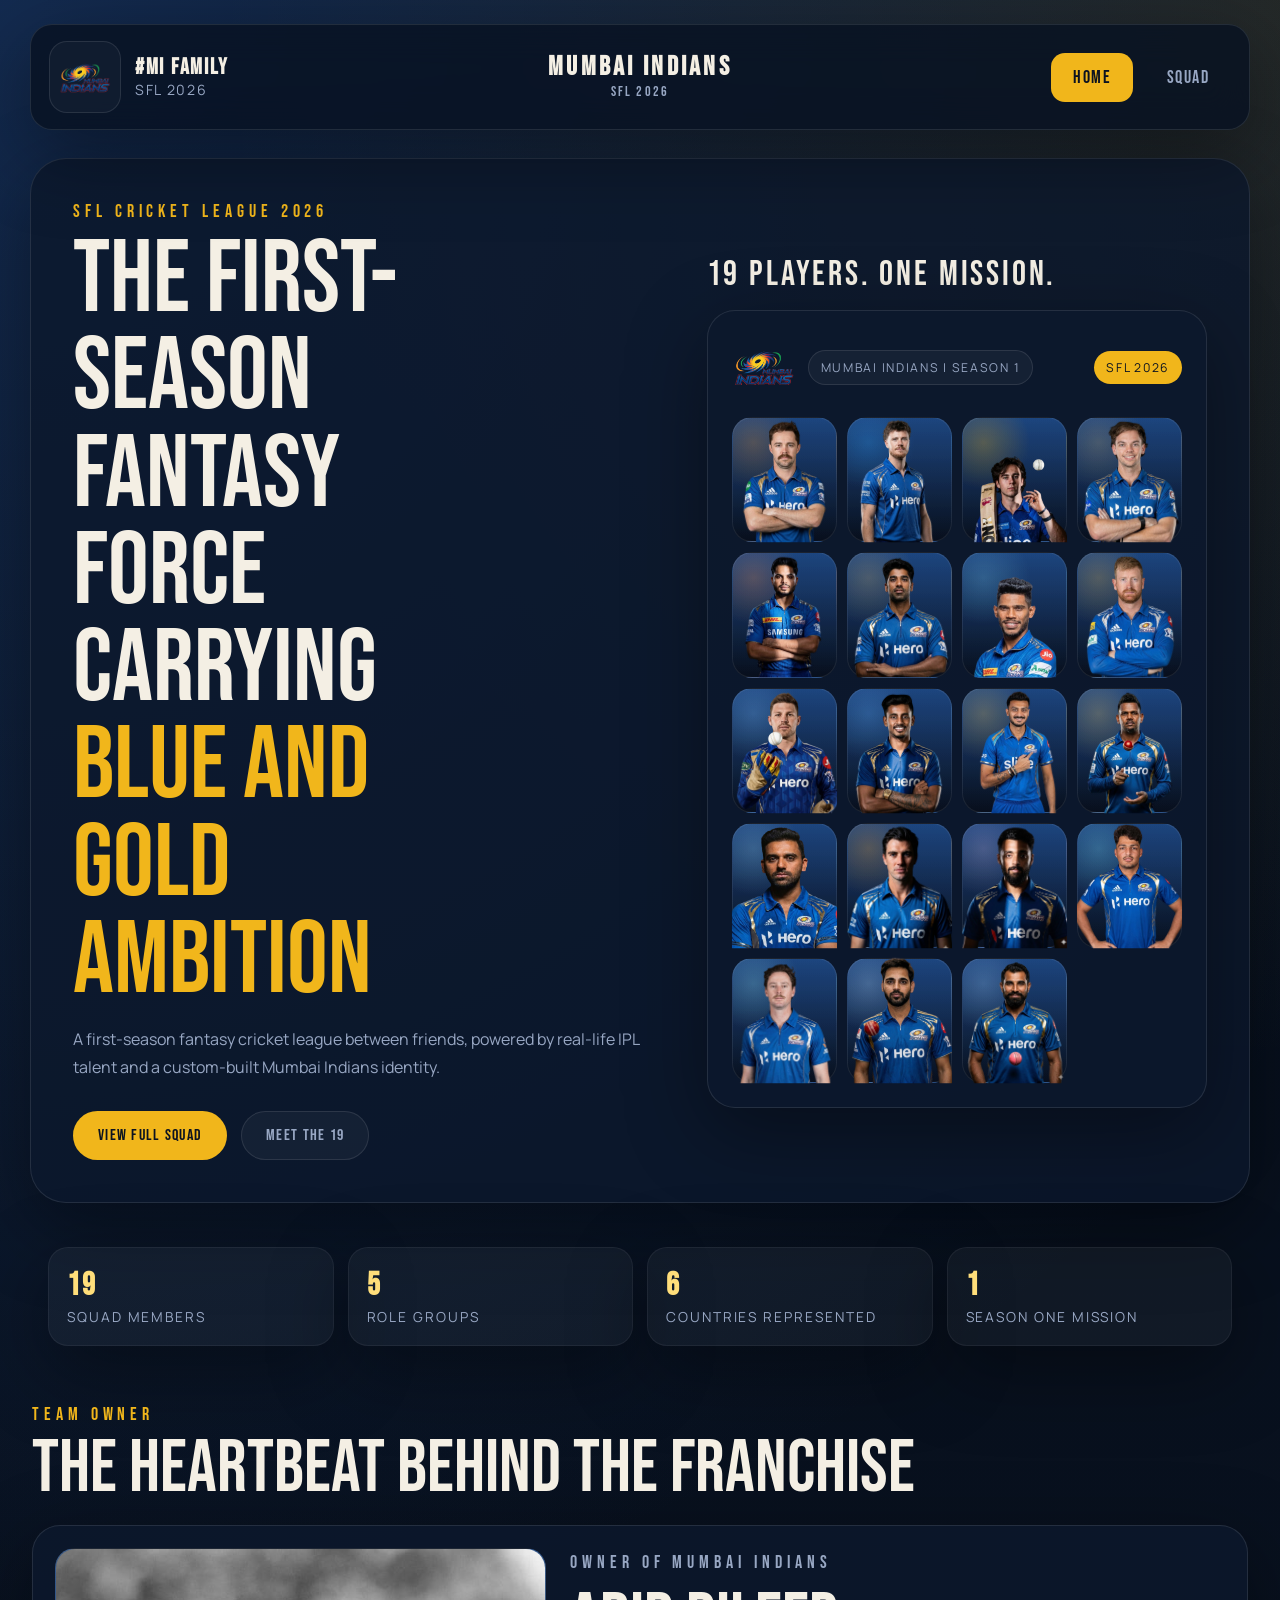
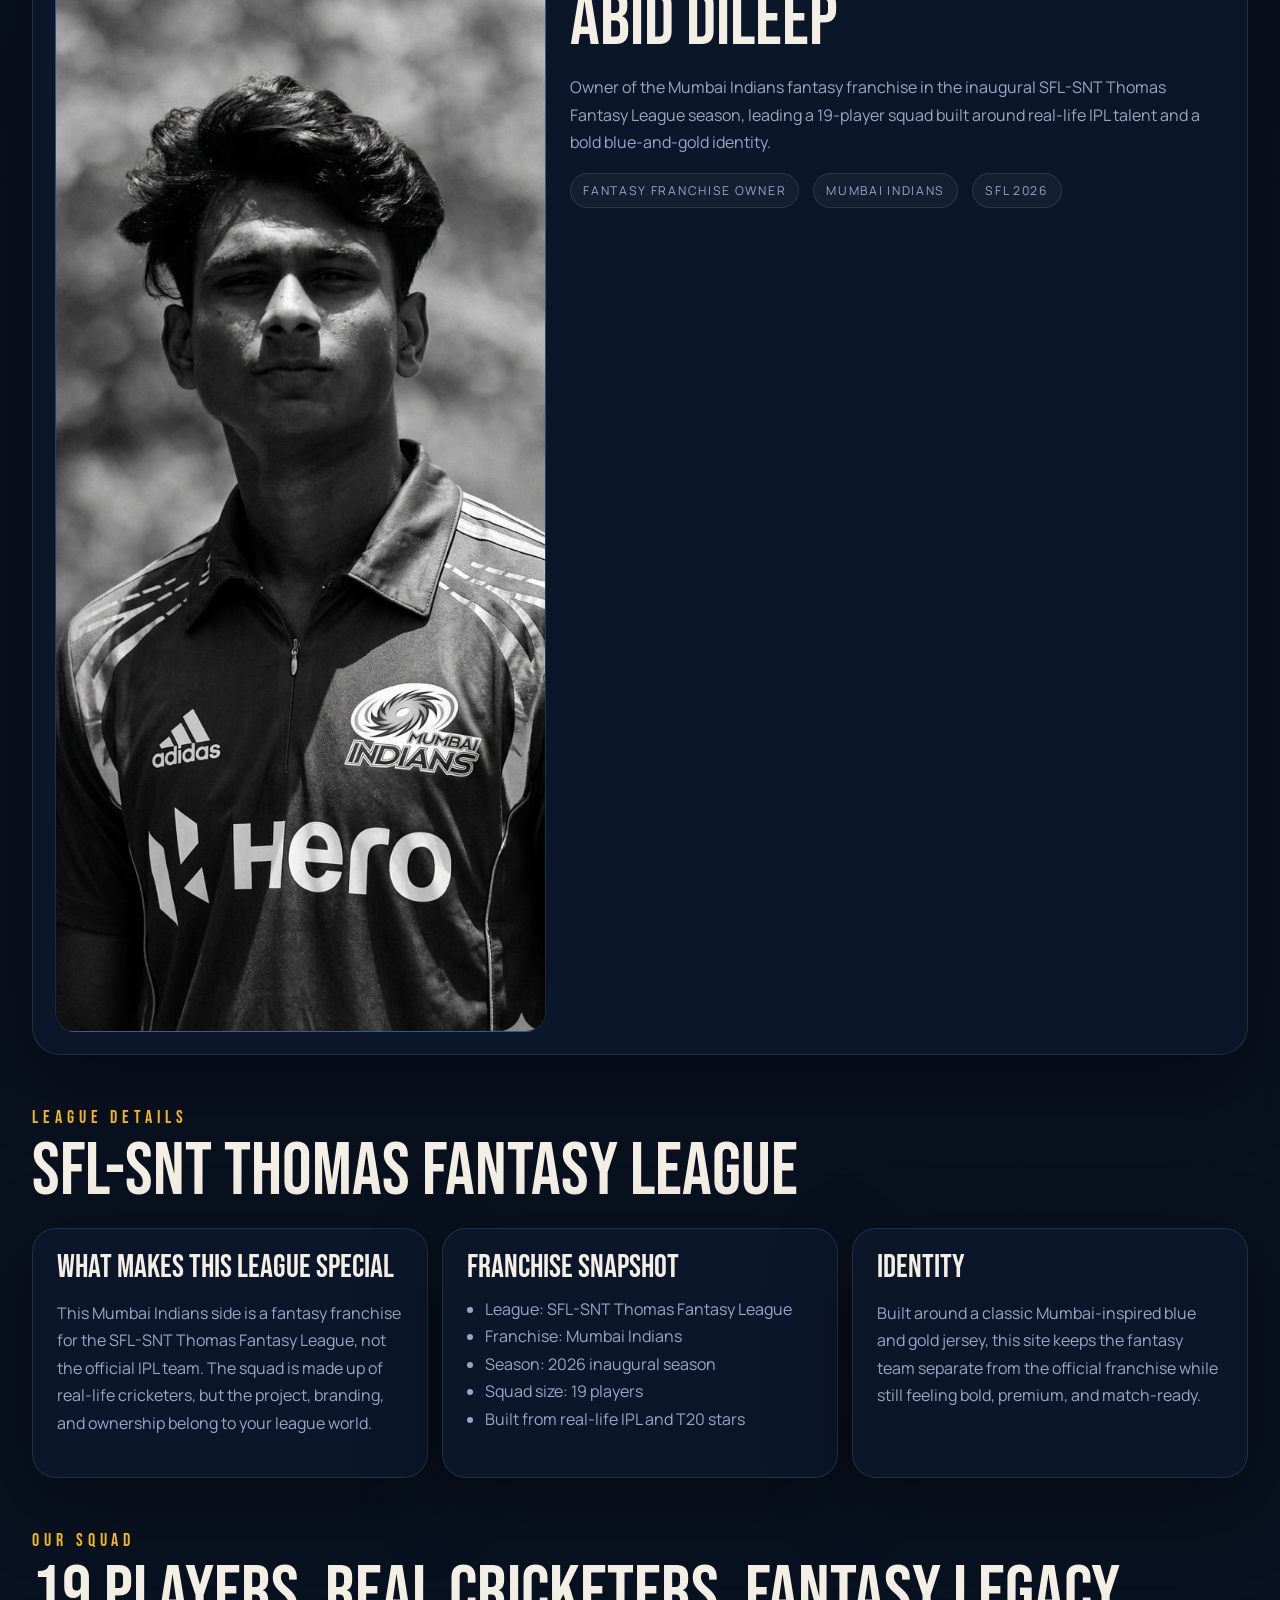
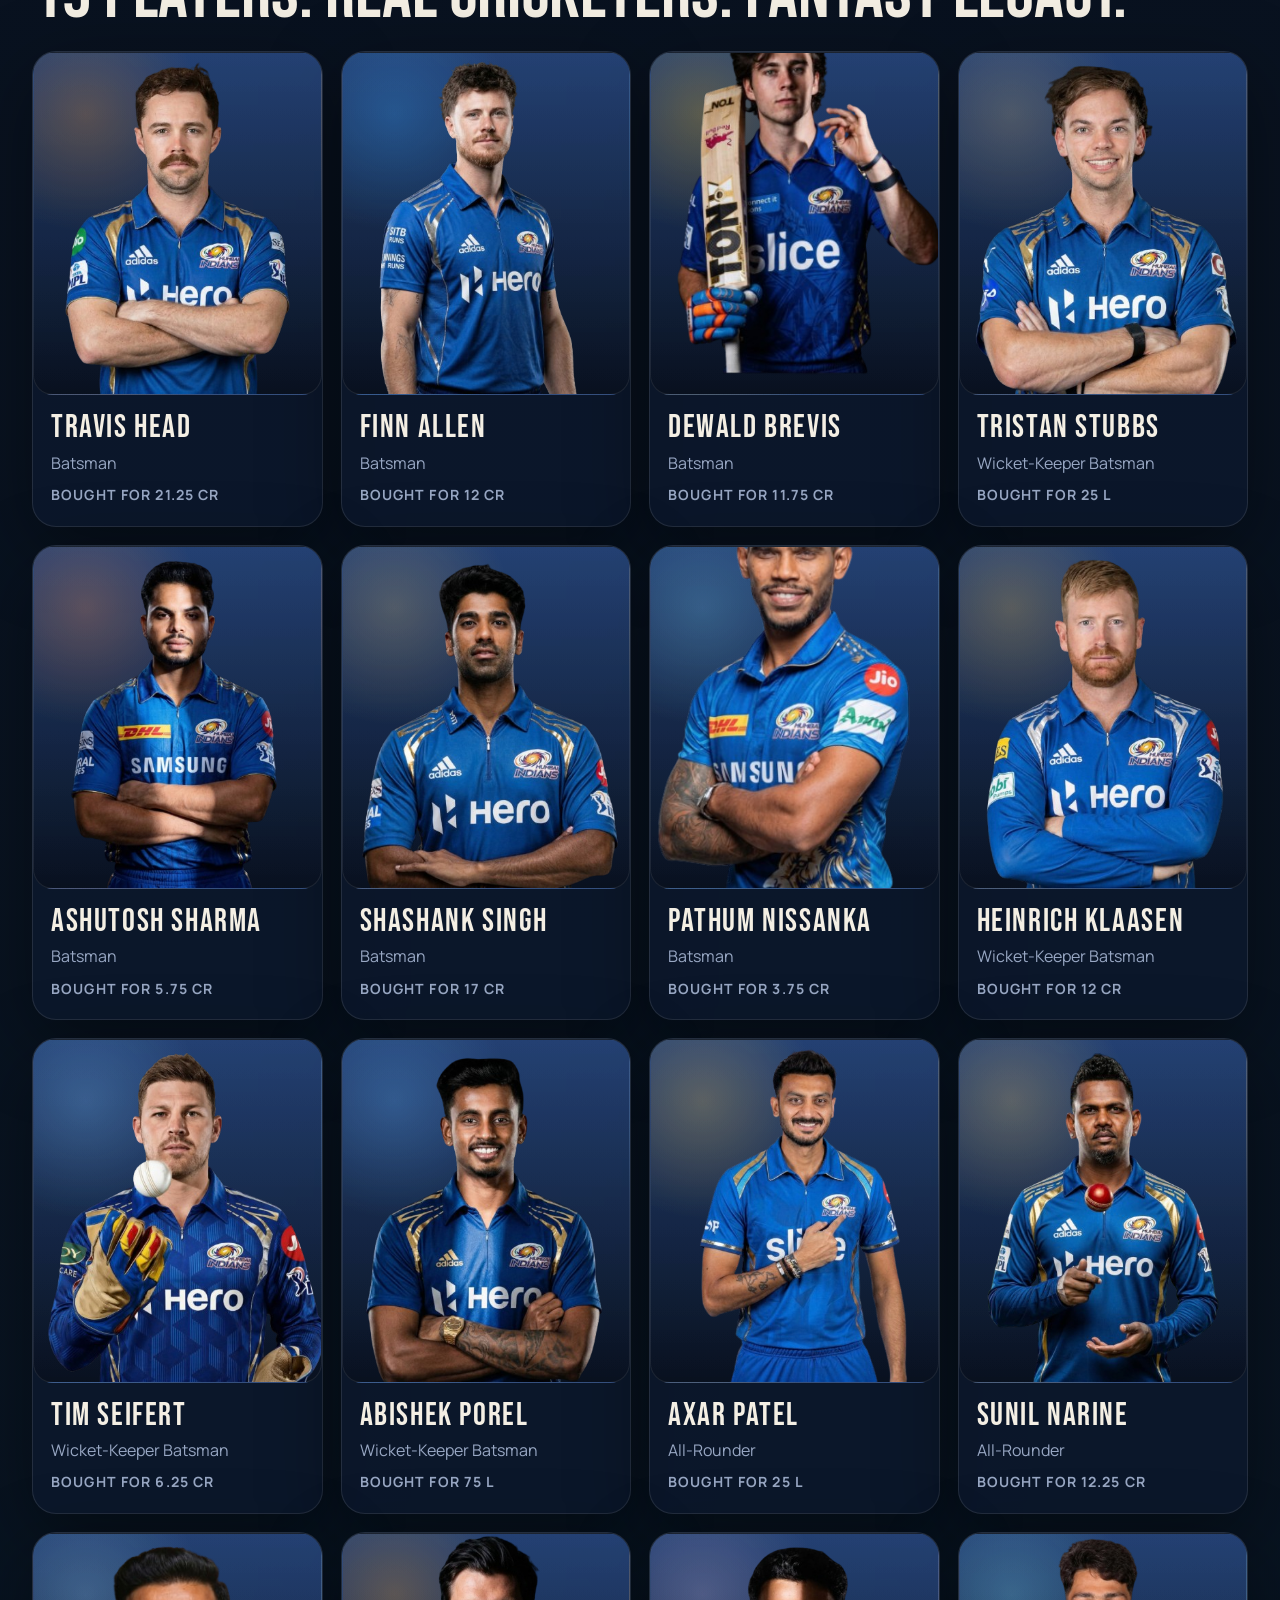
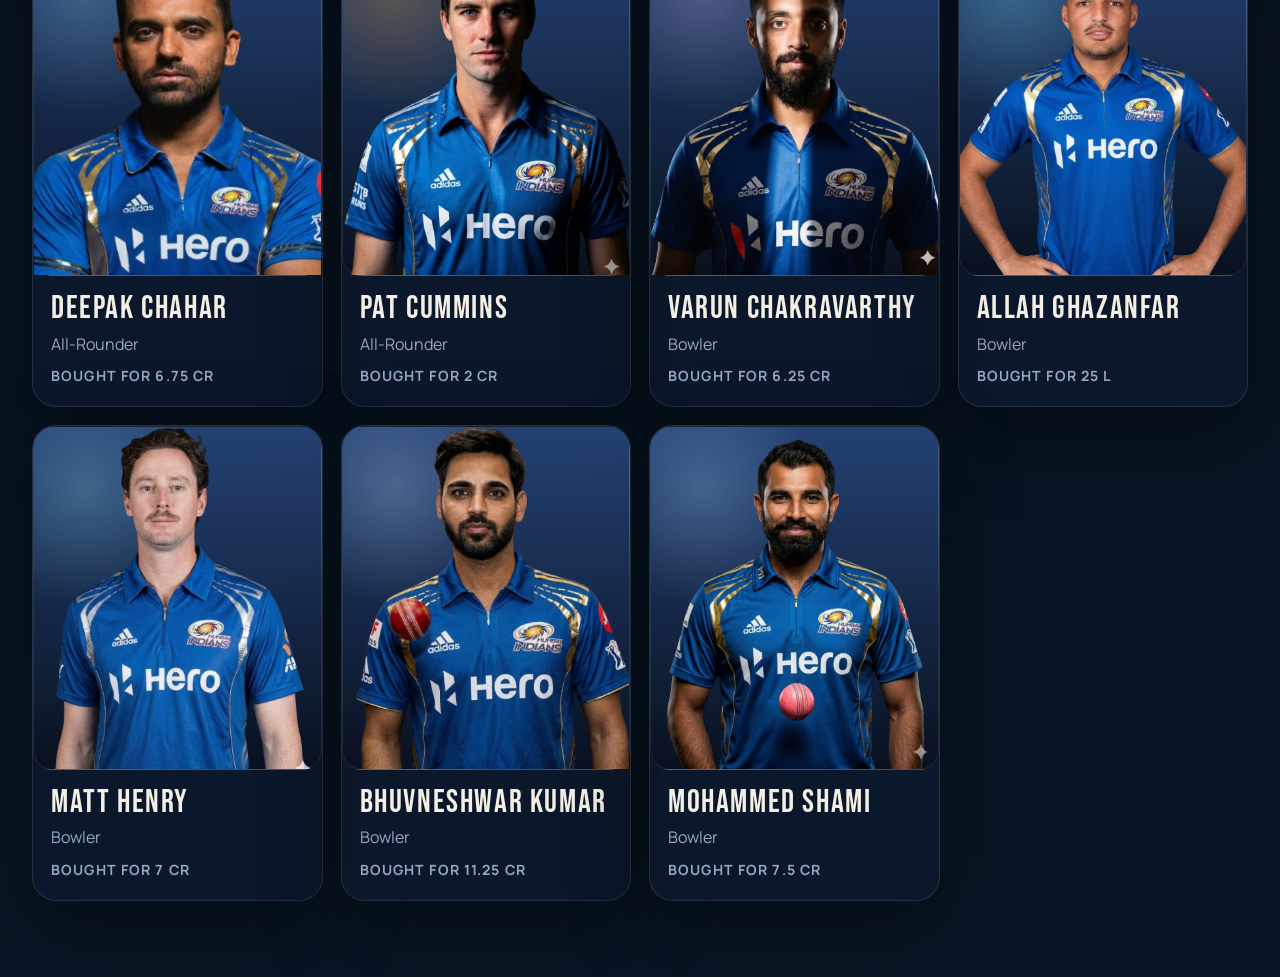
==== index.html @ dac4d134 "front" ====
<!DOCTYPE html>
<html lang="en">
  <head>
    <meta charset="UTF-8" />
    <meta name="viewport" content="width=device-width, initial-scale=1.0" />
    <title>Mumbai Indians SFL 2026</title>
    <meta
      name="description"
      content="Official fantasy team website for Mumbai Indians in the SFL-SNT Thomas Fantasy League."
    />
    <link rel="preconnect" href="https://fonts.googleapis.com" />
    <link rel="preconnect" href="https://fonts.gstatic.com" crossorigin />
    <link
      href="https://fonts.googleapis.com/css2?family=Bebas+Neue&family=Manrope:wght@400;500;700;800&display=swap"
      rel="stylesheet"
    />
    <link rel="stylesheet" href="assets/css/styles.css" />
  </head>
  <body data-page="home">
    <div class="site-shell">
      <header class="topbar">
        <a class="brand" href="index.html" aria-label="Mumbai Indians SFL home">
          <span class="brand-mark">
            <img src="assets/images/team-logo.png" alt="Mumbai Indians team logo" />
          </span>
          <span class="brand-copy">
            <strong>#Mi family</strong>
            <span>SFL 2026</span>
          </span>
        </a>
        <div class="topbar-center">
          <strong>Mumbai Indians</strong>
          <span>SFL 2026</span>
        </div>
        <nav class="main-nav" aria-label="Primary">
          <a class="nav-link is-active" href="index.html">Home</a>
          <a class="nav-link" href="players.html">Squad</a>
        </nav>
      </header>

      <main>
        <section class="hero hero-home">
          <div class="hero-copy">
            <p class="eyebrow" id="league-name">SFL Cricket League 2026</p>
            <h1>
              The first-season fantasy force carrying
              <span>blue and gold ambition</span>
            </h1>
            <p class="hero-text" id="league-description"></p>
            <div class="hero-actions">
              <a class="button button-primary" href="players.html">View Full Squad</a>
              <a class="button button-secondary" href="#roster">Meet The 19</a>
            </div>
          </div>

          <div class="hero-poster-wrap">
            <div class="poster-headline" id="poster-summary">19 players. One mission.</div>
            <div class="hero-poster">
            <div class="hero-poster-top">
              <div class="poster-brand">
                <img src="assets/images/team-logo.png" alt="Mumbai Indians team logo" />
                <span class="poster-kicker">Mumbai Indians | Season 1</span>
              </div>
              <span class="poster-badge">SFL 2026</span>
            </div>
            <div class="hero-poster-grid" id="poster-grid"></div>
          </div>
          </div>
        </section>

        <section class="stat-strip" id="team-highlights"></section>

        <section class="section">
          <div class="section-heading">
            <p class="eyebrow">Team Owner</p>
            <h2>The heartbeat behind the franchise</h2>
          </div>
          <div class="owner-card">
            <div class="owner-photo" id="owner-photo"></div>
            <div class="owner-content">
              <p class="owner-label">Owner Of Mumbai Indians</p>
              <h3 id="owner-name">Your photo goes here</h3>
              <p id="owner-bio"></p>
              <div class="owner-meta" id="owner-meta"></div>
            </div>
          </div>
        </section>

        <section class="section league-panel">
          <div class="section-heading">
            <p class="eyebrow">League Details</p>
            <h2>SFL-SNT Thomas Fantasy League</h2>
          </div>
          <div class="league-grid">
            <article class="league-card">
              <h3>What makes this league special</h3>
              <p id="league-story"></p>
            </article>
            <article class="league-card">
              <h3>Franchise Snapshot</h3>
              <ul class="detail-list" id="franchise-details"></ul>
            </article>
            <article class="league-card">
              <h3>Identity</h3>
              <p>
                Built around a classic Mumbai-inspired blue and gold jersey, this site
                keeps the fantasy team separate from the official franchise while still
                feeling bold, premium, and match-ready.
              </p>
            </article>
          </div>
        </section>

        <section class="section" id="roster">
          <div class="section-heading">
            <p class="eyebrow">Our Squad</p>
            <h2>19 players. Real cricketers. Fantasy legacy.</h2>
          </div>
          <div class="roster-grid" id="roster-grid"></div>
        </section>
      </main>
    </div>

    <script src="assets/js/data.js"></script>
    <script src="assets/js/main.js"></script>
  </body>
</html>
---- assets/css/styles.css ----
:root {
  --bg: #09111f;
  --panel: rgba(13, 25, 45, 0.84);
  --text: #f4efe4;
  --muted: #98a7c3;
  --gold: #f1b61b;
  --gold-soft: #ffde7a;
  --shadow: 0 24px 80px rgba(0, 0, 0, 0.38);
  --line: rgba(255, 255, 255, 0.1);
}

* {
  box-sizing: border-box;
}

html {
  scroll-behavior: smooth;
}

body {
  margin: 0;
  min-height: 100vh;
  background:
    radial-gradient(circle at top left, rgba(42, 92, 173, 0.35), transparent 28%),
    radial-gradient(circle at top right, rgba(241, 182, 27, 0.12), transparent 18%),
    linear-gradient(180deg, #07101d 0%, #09111f 44%, #081522 100%);
  color: var(--text);
  font-family: "Manrope", sans-serif;
}

a {
  color: inherit;
  text-decoration: none;
}

button {
  font: inherit;
}

.site-shell {
  width: min(1220px, calc(100% - 32px));
  margin: 0 auto;
  padding: 24px 0 64px;
}

.topbar {
  position: relative;
  z-index: 10;
  display: flex;
  align-items: center;
  justify-content: space-between;
  gap: 20px;
  margin-bottom: 28px;
  padding: 16px 18px;
  background: rgba(8, 18, 34, 0.82);
  backdrop-filter: blur(18px);
  border: 1px solid var(--line);
  border-radius: 22px;
  box-shadow: var(--shadow);
}

.brand {
  display: inline-flex;
  align-items: center;
  gap: 14px;
  position: relative;
  z-index: 1;
}

.brand-mark {
  display: grid;
  place-items: center;
  width: 72px;
  height: 72px;
  border-radius: 18px;
  background: rgba(255, 255, 255, 0.03);
  border: 1px solid var(--line);
  padding: 8px;
}

.brand-copy {
  display: flex;
  flex-direction: column;
  line-height: 1;
}

.brand-mark img,
.poster-brand img,
.hero-logo {
  display: block;
  width: 100%;
  height: 100%;
  object-fit: contain;
}

.brand-copy strong,
.nav-link,
.button,
.filter-chip,
.eyebrow,
.owner-label {
  font-family: "Bebas Neue", sans-serif;
  letter-spacing: 0.08em;
}

.brand-copy strong {
  font-size: 1.35rem;
}

.brand-copy span {
  color: var(--muted);
  font-size: 0.88rem;
  letter-spacing: 0.12em;
  margin-top: 4px;
}

.main-nav {
  display: inline-flex;
  gap: 12px;
  position: relative;
  z-index: 1;
}

.topbar-center {
  position: absolute;
  left: 50%;
  top: 50%;
  transform: translate(-50%, -50%);
  display: flex;
  flex-direction: column;
  align-items: center;
  line-height: 1;
  white-space: nowrap;
}

.topbar-center strong,
.topbar-center span {
  font-family: "Bebas Neue", sans-serif;
}

.topbar-center strong {
  font-size: 1.7rem;
  letter-spacing: 0.12em;
  color: var(--text);
}

.topbar-center span {
  margin-top: 4px;
  font-size: 0.9rem;
  letter-spacing: 0.14em;
  color: var(--muted);
}

.nav-link {
  padding: 14px 22px;
  border-radius: 14px;
  font-size: 1.1rem;
  color: var(--muted);
}

.nav-link:hover,
.nav-link.is-active,
.filter-chip:hover,
.filter-chip.is-active,
.button-primary,
.poster-badge,
.tag.is-highlight {
  color: #0c1321;
  background: var(--gold);
}

.hero,
.hero-poster,
.owner-card,
.league-card,
.roster-card,
.player-section,
.stat-strip article,
.filter-bar {
  background: var(--panel);
  border: 1px solid var(--line);
  box-shadow: var(--shadow);
  transition:
    transform 220ms ease,
    box-shadow 220ms ease,
    border-color 220ms ease;
}

.hero {
  display: grid;
  gap: 28px;
  padding: 42px;
  border-radius: 36px;
}

.hero-home {
  grid-template-columns: 1.15fr 0.95fr;
  align-items: center;
}

.hero-players {
  min-height: 280px;
  place-items: center;
  text-align: center;
}

.hero-copy h1,
.section-heading h2,
.owner-content h3,
.league-card h3,
.roster-card h3,
.player-copy h3 {
  margin: 0;
  font-family: "Bebas Neue", sans-serif;
  font-weight: 400;
  line-height: 0.95;
}

.hero-copy h1 {
  max-width: 11ch;
  font-size: clamp(4rem, 8vw, 6.7rem);
}

.hero-copy.centered h1 {
  max-width: none;
}

.hero-copy span,
.section-heading h2 span,
.player-copy h3 span {
  color: var(--gold);
}

.hero-text,
.league-card p,
.owner-content p,
.detail-list,
.player-summary,
.filter-summary,
.roster-card p {
  color: var(--muted);
  line-height: 1.72;
}

.eyebrow,
.owner-label {
  margin: 0 0 10px;
  color: var(--gold);
  font-size: 1.1rem;
  letter-spacing: 0.28em;
}

.hero-actions,
.hero-poster-top,
.hero-poster-footer,
.stat-strip,
.league-grid,
.owner-meta,
.filter-bar,
.filter-group,
.player-header,
.player-role-row,
.player-stats,
.player-achievements {
  display: flex;
  flex-wrap: wrap;
  gap: 14px;
}

.hero-actions {
  margin-top: 30px;
}

.button,
.filter-chip {
  display: inline-flex;
  align-items: center;
  justify-content: center;
  padding: 14px 24px;
  border-radius: 999px;
  border: 1px solid transparent;
  font-size: 1rem;
}

.button-secondary,
.filter-chip,
.pill,
.tag,
.poster-kicker {
  color: var(--muted);
  background: rgba(255, 255, 255, 0.04);
  border: 1px solid var(--line);
}

.hero-poster {
  display: grid;
  gap: 18px;
  padding: 24px;
  border-radius: 28px;
}

.hero-poster-wrap {
  display: grid;
  gap: 14px;
}

.hero-poster-top,
.hero-poster-footer,
.player-header {
  justify-content: space-between;
  align-items: center;
}

.poster-headline {
  font-family: "Bebas Neue", sans-serif;
  font-size: 2.2rem;
  letter-spacing: 0.08em;
  color: var(--text);
}

.poster-brand {
  display: inline-flex;
  align-items: center;
  gap: 12px;
}

.poster-brand img {
  width: 64px;
  height: 64px;
}

.poster-kicker,
.poster-badge,
.tag,
.pill {
  display: inline-flex;
  align-items: center;
  padding: 8px 12px;
  border-radius: 999px;
  font-size: 0.76rem;
  letter-spacing: 0.14em;
  text-transform: uppercase;
}

.hero-logo-wrap {
  display: flex;
  justify-content: center;
  margin-bottom: 14px;
}

.hero-logo {
  width: 120px;
  height: 120px;
  filter: drop-shadow(0 18px 30px rgba(0, 0, 0, 0.35));
}

.hero-poster-grid,
.roster-grid {
  display: grid;
  gap: 18px;
}

.hero-poster-grid {
  grid-template-columns: repeat(4, minmax(0, 1fr));
  gap: 10px;
  overflow: visible;
}

.roster-grid {
  grid-template-columns: repeat(4, minmax(0, 1fr));
}

.poster-tile,
.owner-photo,
.roster-photo,
.player-visual {
  position: relative;
  border-radius: 20px;
  background:
    linear-gradient(180deg, rgba(255, 255, 255, 0.06), transparent),
    radial-gradient(circle at 20% 20%, rgba(241, 182, 27, 0.16), transparent 35%),
    linear-gradient(180deg, rgba(23, 74, 146, 0.78), rgba(10, 20, 36, 0.98));
  border: 1px solid rgba(255, 255, 255, 0.08);
}

.poster-tile,
.roster-photo {
  aspect-ratio: 0.84;
}

.poster-tile {
  overflow: visible;
  transition:
    box-shadow 220ms ease,
    border-color 220ms ease;
}

.owner-photo {
  min-height: 420px;
  overflow: hidden;
  display: grid;
  place-items: center;
}

.player-visual {
  min-height: 460px;
  overflow: visible;
}

.player-visual::after {
  content: "";
  position: absolute;
  inset: -20%;
  background: linear-gradient(
    115deg,
    transparent 30%,
    rgba(241, 182, 27, 0.08) 42%,
    rgba(255, 222, 122, 0.34) 50%,
    rgba(241, 182, 27, 0.08) 58%,
    transparent 70%
  );
  transform: translateX(-130%) skewX(-18deg);
  opacity: 0;
  pointer-events: none;
}

.placeholder-content {
  position: absolute;
  inset: 0;
  display: grid;
  place-items: end start;
  padding: 18px;
  z-index: 2;
  background:
    linear-gradient(180deg, transparent 24%, rgba(8, 15, 28, 0.9) 100%),
    linear-gradient(120deg, transparent 0%, rgba(241, 182, 27, 0.2) 100%);
}

.placeholder-content strong {
  display: block;
  font-family: "Bebas Neue", sans-serif;
  font-size: clamp(1.8rem, 4vw, 3.2rem);
  letter-spacing: 0.08em;
}

.placeholder-content span {
  display: block;
  color: #d7dfef;
  font-size: 0.82rem;
  letter-spacing: 0.12em;
  text-transform: uppercase;
}

.poster-tile .placeholder-content {
  padding: 10px;
  transition: transform 220ms ease;
}

.poster-tile .image-fill {
  z-index: 1;
  object-position: center top;
  transform: scale(1.02);
  transition: transform 220ms ease;
}

.poster-tile:hover {
  z-index: 4;
  border-color: rgba(241, 182, 27, 0.36);
  box-shadow: 0 26px 70px rgba(0, 0, 0, 0.42);
}

.poster-tile:hover .image-fill {
  transform: translateY(-12px) scale(1.26);
}

.stat-strip {
  margin: 26px 0 18px;
  padding: 18px;
  border-radius: 24px;
}

.stat-strip article,
.metric,
.achievement {
  flex: 1 1 160px;
  min-width: 0;
  padding: 18px;
  border-radius: 20px;
  background: rgba(255, 255, 255, 0.04);
  border: 1px solid rgba(255, 255, 255, 0.06);
}

.stat-strip strong,
.metric-value {
  display: block;
  font-family: "Bebas Neue", sans-serif;
  letter-spacing: 0.06em;
}

.stat-strip strong,
.metric-value {
  font-size: 2rem;
  color: var(--gold-soft);
}

.stat-strip span,
.metric-label {
  color: var(--muted);
  font-size: 0.86rem;
  text-transform: uppercase;
  letter-spacing: 0.14em;
}

.section {
  margin-top: 28px;
  padding: 12px 2px;
}

.section-heading {
  margin-bottom: 20px;
}

.section-heading h2,
.owner-content h3,
.player-copy h3 {
  font-size: clamp(2.8rem, 6vw, 4.6rem);
}

.player-copy h3 small {
  display: block;
  color: var(--muted);
  font-size: 1.1rem;
  letter-spacing: 0.2em;
  margin-bottom: 8px;
}

.owner-card,
.player-section {
  display: grid;
  gap: 0;
  overflow: hidden;
  border-radius: 32px;
}

.owner-card {
  grid-template-columns: minmax(280px, 0.75fr) 1fr;
  gap: 24px;
  padding: 22px;
  border-radius: 28px;
}

.league-card {
  flex: 1 1 280px;
  padding: 24px;
  border-radius: 24px;
}

.hero:hover,
.hero-poster:hover,
.owner-card:hover,
.league-card:hover,
.roster-card:hover,
.player-section:hover,
.stat-strip article:hover,
.filter-bar:hover {
  transform: translateY(-6px);
  border-color: rgba(241, 182, 27, 0.22);
  box-shadow: 0 28px 80px rgba(0, 0, 0, 0.44);
}

.league-card h3 {
  font-size: 2rem;
  margin-bottom: 12px;
}

.detail-list {
  margin: 0;
  padding-left: 18px;
}

.roster-card {
  overflow: hidden;
  border-radius: 24px;
  transition:
    box-shadow 220ms ease,
    border-color 220ms ease;
}

.roster-card-header,
.player-copy {
  padding: 18px;
}

.roster-card:hover {
  border-color: rgba(241, 182, 27, 0.32);
  box-shadow: 0 28px 80px rgba(0, 0, 0, 0.45);
}

.roster-card:hover .roster-photo .image-fill,
.roster-card:hover .roster-photo .placeholder-content {
  transform: scale(1.12);
}

.roster-card h3 {
  font-size: 2rem;
  letter-spacing: 0.05em;
}

.roster-card p {
  margin: 6px 0 0;
  color: var(--muted);
}

.player-price {
  color: var(--gold-soft);
  font-size: 0.88rem;
  font-weight: 700;
  letter-spacing: 0.08em;
  text-transform: uppercase;
}

.filter-bar {
  position: static;
  z-index: 8;
  justify-content: space-between;
  align-items: center;
  margin: 22px 0 14px;
  padding: 16px 18px;
  border-radius: 20px;
}

.player-sections {
  display: grid;
  gap: 24px;
}

.player-section,
.player-section:nth-child(even) {
  grid-template-columns: minmax(260px, 0.84fr) 1.16fr;
}

.player-section:nth-child(even) .player-visual {
  order: 2;
}

.player-section:nth-child(even) .player-copy {
  order: 1;
}

.player-section.is-hidden {
  display: none;
}

.player-visual:hover {
  z-index: 3;
}

.player-visual:hover::after {
  opacity: 1;
  animation: gold-sweep 900ms ease;
}

@keyframes gold-sweep {
  0% {
    transform: translateX(-130%) skewX(-18deg);
  }
  100% {
    transform: translateX(130%) skewX(-18deg);
  }
}

.player-header {
  align-items: center;
}

.player-summary {
  margin: 16px 0 18px;
}

.player-stats {
  margin-bottom: 12px;
}

.achievement {
  color: var(--muted);
  line-height: 1.65;
}

.image-fill {
  position: absolute;
  inset: 0;
  width: 100%;
  height: 100%;
  object-fit: cover;
  transition: transform 220ms ease;
}

.carousel-image {
  transition:
    opacity 180ms ease,
    transform 360ms ease;
}

.carousel-image.is-transitioning {
  opacity: 0.28;
  transform: scale(1.04);
}

.owner-photo .image-fill {
  inset: auto;
  position: relative;
  width: 100%;
  height: 100%;
  object-fit: cover;
  object-position: center 18%;
  transform: scale(1.08);
}


.roster-photo .placeholder-content {
  transition: transform 220ms ease;
}

@media (max-width: 1040px) {
  .hero-home,
  .owner-card,
  .player-section,
  .player-section:nth-child(even) {
    grid-template-columns: 1fr;
  }

  .player-section:nth-child(even) .player-visual,
  .player-section:nth-child(even) .player-copy {
    order: initial;
  }

  .roster-grid {
    grid-template-columns: repeat(3, minmax(0, 1fr));
  }

  .hero-copy h1 {
    max-width: none;
  }
}

@media (max-width: 760px) {
  .site-shell {
    width: min(100% - 20px, 1220px);
    padding-top: 12px;
  }

  .topbar,
  .filter-bar {
    position: static;
  }

  .topbar {
    flex-direction: column;
  }

  .topbar-center {
    position: static;
    transform: none;
    order: 2;
  }

  .main-nav {
    width: 100%;
  }

  .nav-link {
    flex: 1;
    text-align: center;
  }

  .hero,
  .owner-card,
  .player-copy {
    padding: 22px;
  }

  .hero-poster-grid,
  .roster-grid {
    grid-template-columns: repeat(2, minmax(0, 1fr));
  }

  .owner-photo,
  .player-visual {
    min-height: 320px;
  }
}
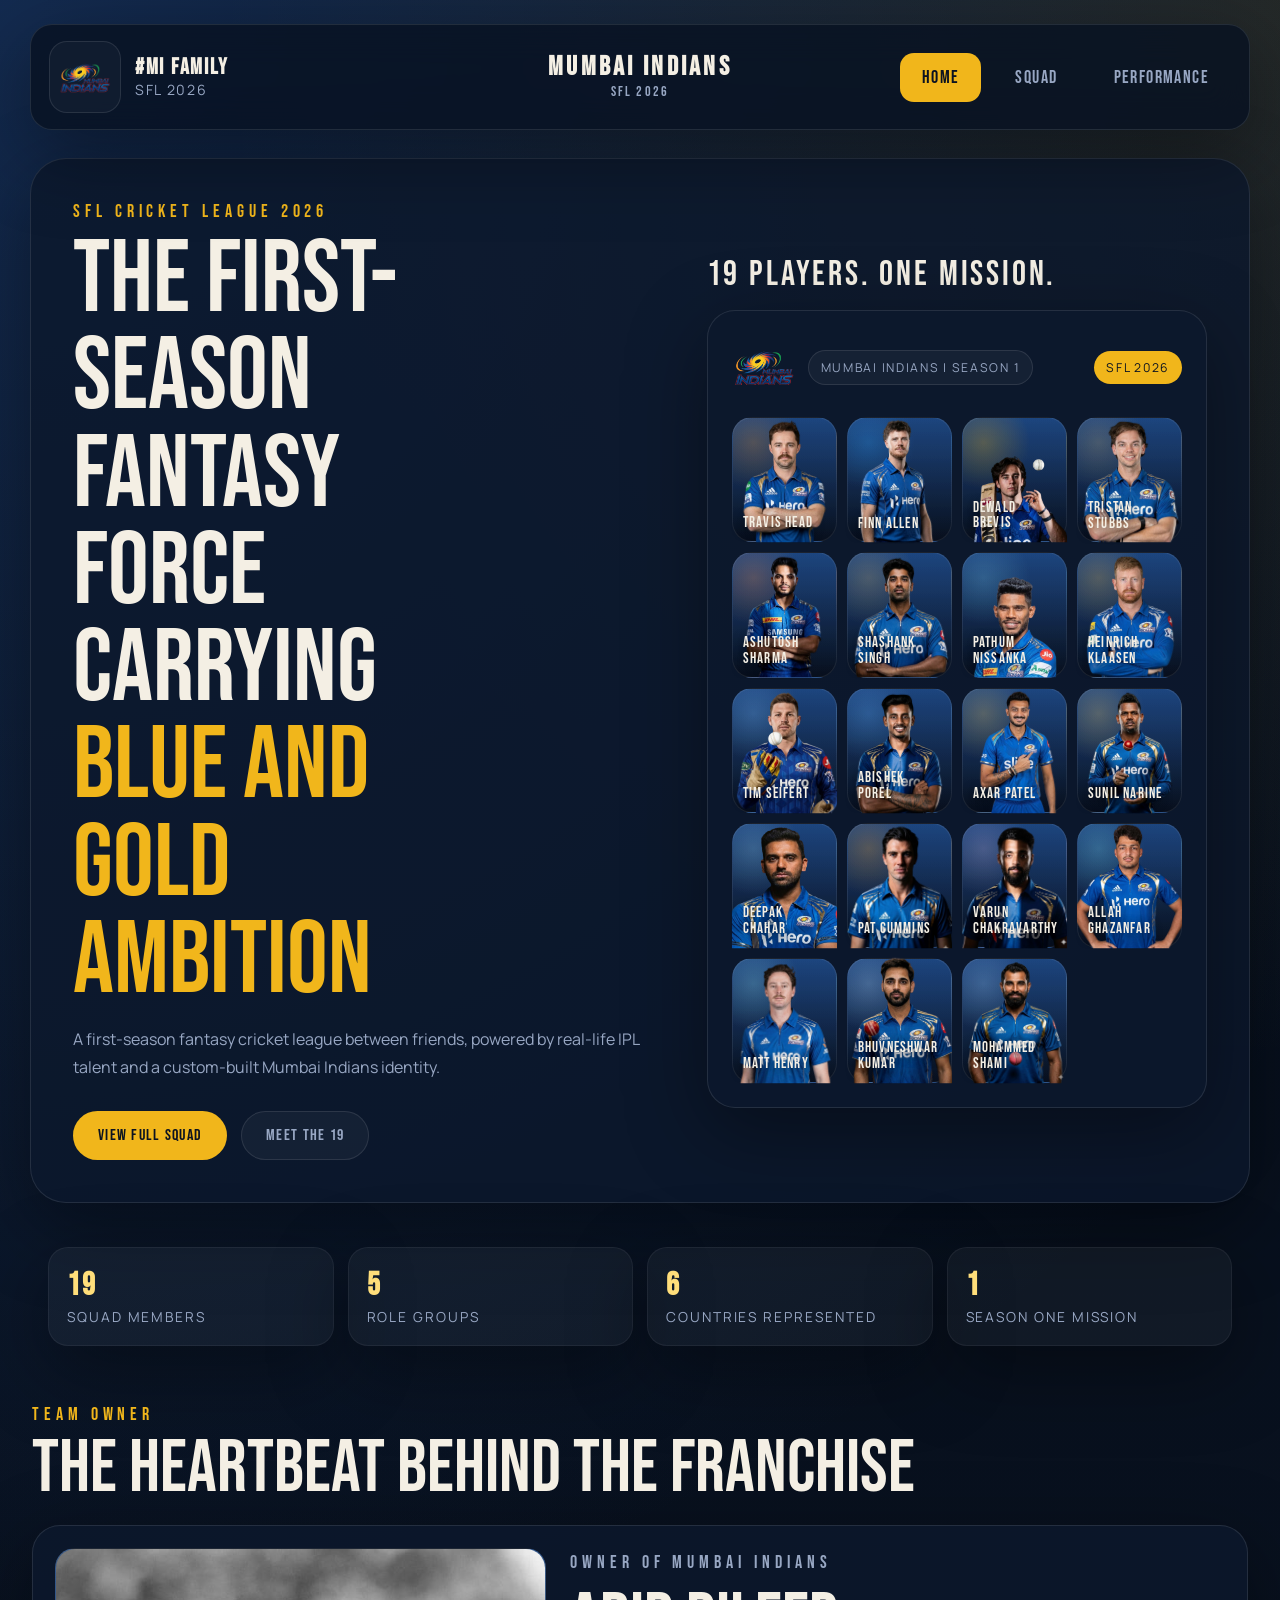
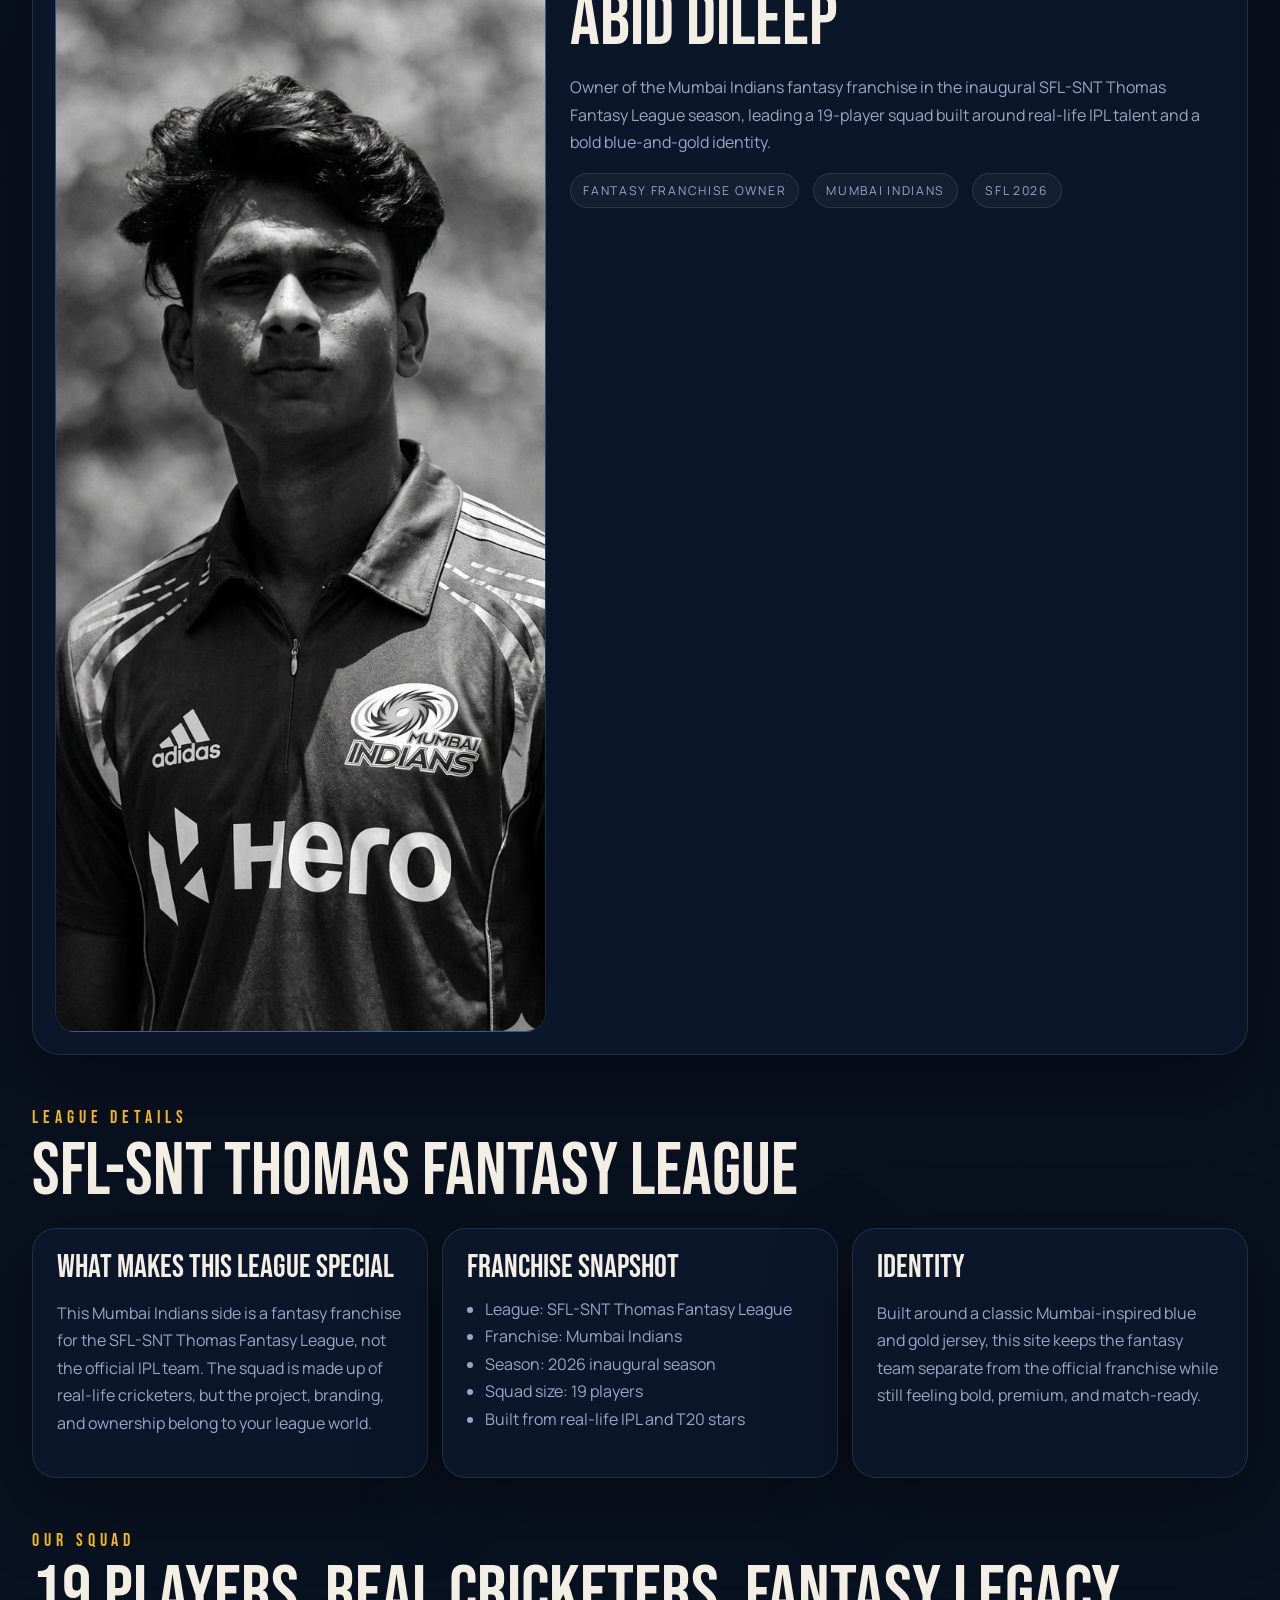
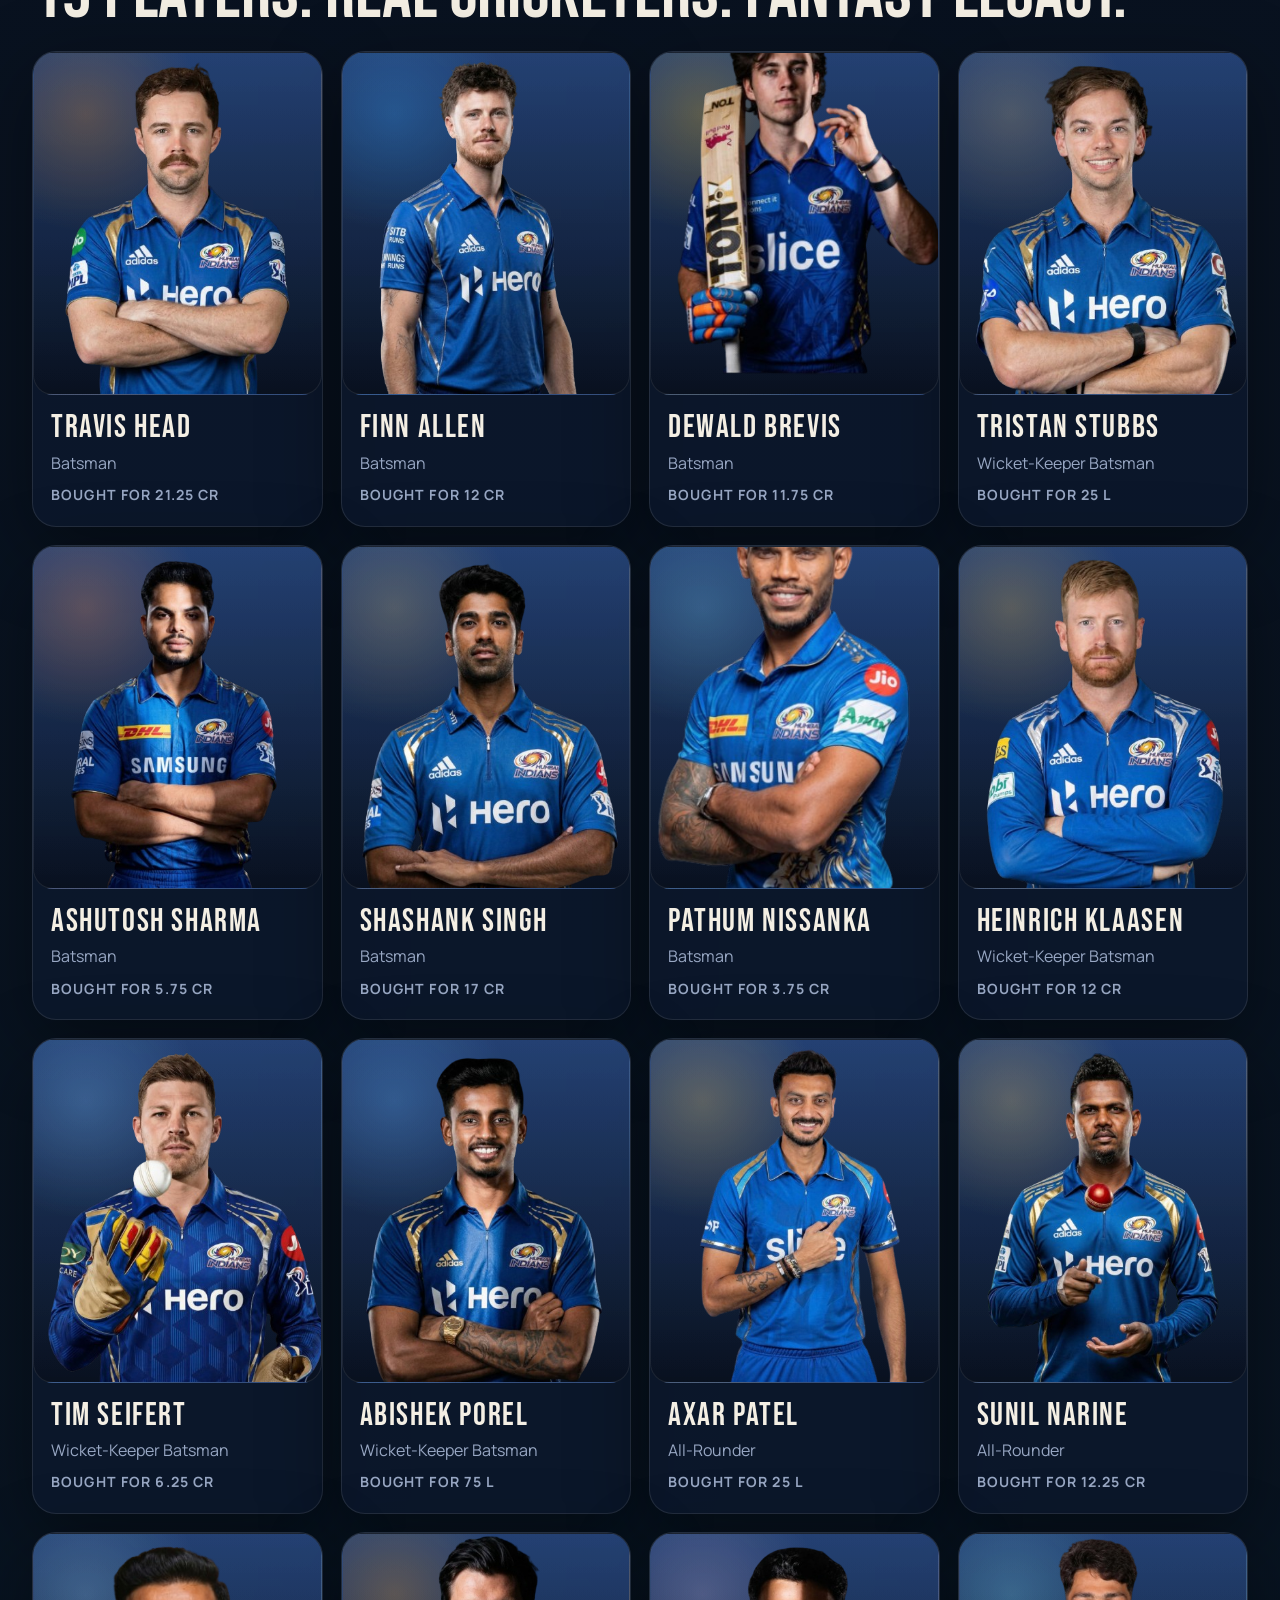
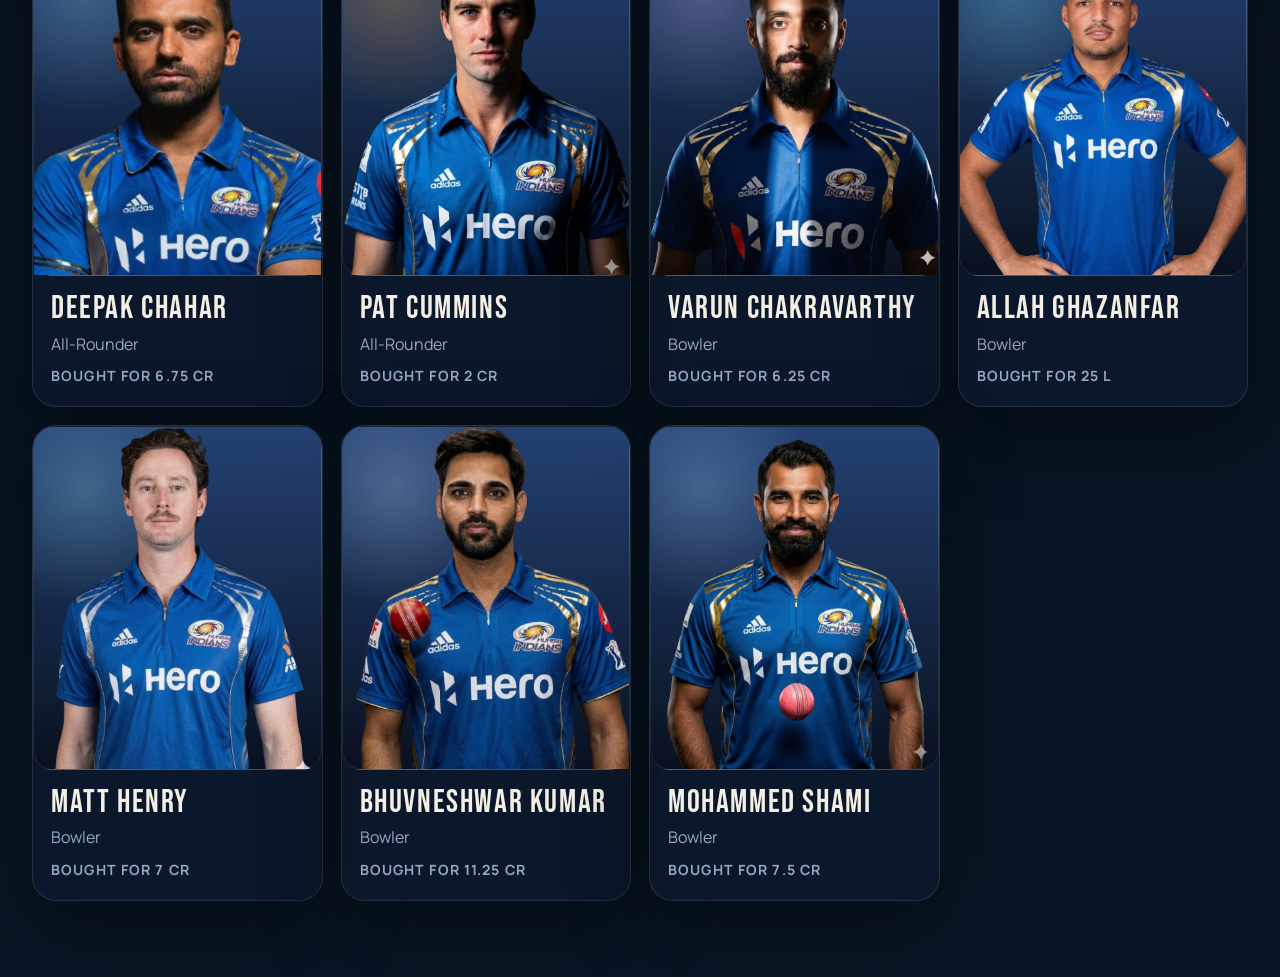
==== commit 007b67fa: "performance" ====
--- a/index.html
+++ b/index.html
@@ -17,6 +17,25 @@
     <link rel="stylesheet" href="assets/css/styles.css" />
   </head>
   <body data-page="home">
+    <div class="intro-screen" id="intro-screen" aria-hidden="true">
+      <div class="intro-lines">
+        <span></span>
+        <span></span>
+        <span></span>
+      </div>
+      <div class="intro-glow"></div>
+      <div class="intro-ring"></div>
+      <div class="intro-content">
+        <img
+          class="intro-logo"
+          src="assets/images/team-logo.png"
+          alt="Mumbai Indians team logo"
+        />
+        <p class="intro-kicker">SFL-SNT Thomas Fantasy League</p>
+        <h1 class="intro-title">Mumbai Indians</h1>
+        <p class="intro-season">Season 1 | 2026</p>
+      </div>
+    </div>
     <div class="site-shell">
       <header class="topbar">
         <a class="brand" href="index.html" aria-label="Mumbai Indians SFL home">
@@ -35,6 +54,7 @@
         <nav class="main-nav" aria-label="Primary">
           <a class="nav-link is-active" href="index.html">Home</a>
           <a class="nav-link" href="players.html">Squad</a>
+          <a class="nav-link" href="performance.html">Performance</a>
         </nav>
       </header>
 
--- a/assets/css/styles.css
+++ b/assets/css/styles.css
@@ -26,6 +26,207 @@
     linear-gradient(180deg, #07101d 0%, #09111f 44%, #081522 100%);
   color: var(--text);
   font-family: "Manrope", sans-serif;
+}
+
+body.intro-active {
+  overflow: hidden;
+}
+
+body.intro-active .site-shell {
+  opacity: 0;
+  transform: translateY(24px) scale(0.985);
+}
+
+.site-shell {
+  transition:
+    opacity 700ms ease,
+    transform 700ms ease;
+}
+
+.intro-screen {
+  position: fixed;
+  inset: 0;
+  z-index: 100;
+  display: grid;
+  place-items: center;
+  overflow: hidden;
+  background:
+    radial-gradient(circle at top, rgba(241, 182, 27, 0.14), transparent 28%),
+    linear-gradient(180deg, rgba(6, 14, 28, 0.98), rgba(8, 18, 34, 1));
+  transition:
+    opacity 700ms ease,
+    visibility 700ms ease;
+}
+
+.intro-screen.is-hidden {
+  opacity: 0;
+  visibility: hidden;
+  pointer-events: none;
+}
+
+.intro-glow {
+  position: absolute;
+  width: 380px;
+  height: 380px;
+  border-radius: 50%;
+  background: radial-gradient(circle, rgba(241, 182, 27, 0.22), transparent 65%);
+  filter: blur(12px);
+  animation: introPulse 1.8s ease-in-out infinite;
+}
+
+.intro-ring {
+  position: absolute;
+  width: 520px;
+  height: 520px;
+  border-radius: 50%;
+  border: 1px solid rgba(241, 182, 27, 0.18);
+  box-shadow: inset 0 0 60px rgba(241, 182, 27, 0.06);
+  animation: introRing 2.2s ease-in-out infinite;
+}
+
+.intro-lines {
+  position: absolute;
+  inset: 0;
+  pointer-events: none;
+}
+
+.intro-lines span {
+  position: absolute;
+  left: -20%;
+  width: 40%;
+  height: 1px;
+  background: linear-gradient(90deg, transparent, rgba(255, 222, 122, 0.65), transparent);
+  opacity: 0;
+}
+
+.intro-lines span:nth-child(1) {
+  top: 28%;
+  animation: introSweep 1.7s ease-in-out infinite;
+}
+
+.intro-lines span:nth-child(2) {
+  top: 50%;
+  animation: introSweep 1.7s ease-in-out 0.25s infinite;
+}
+
+.intro-lines span:nth-child(3) {
+  top: 72%;
+  animation: introSweep 1.7s ease-in-out 0.5s infinite;
+}
+
+.intro-content {
+  position: relative;
+  z-index: 1;
+  text-align: center;
+  animation: introRise 1s ease both;
+}
+
+.intro-logo {
+  width: 150px;
+  height: 150px;
+  object-fit: contain;
+  filter: drop-shadow(0 16px 28px rgba(0, 0, 0, 0.36));
+  animation: introSpinIn 1.2s ease both;
+}
+
+.intro-kicker,
+.intro-season {
+  margin: 0;
+  color: var(--muted);
+  font-family: "Bebas Neue", sans-serif;
+  letter-spacing: 0.18em;
+}
+
+.intro-kicker {
+  margin-top: 20px;
+  font-size: 1rem;
+  color: var(--gold);
+  animation: introFadeUp 1s ease 0.25s both;
+}
+
+.intro-title {
+  margin: 12px 0 10px;
+  font-family: "Bebas Neue", sans-serif;
+  font-size: clamp(3.8rem, 10vw, 6.8rem);
+  font-weight: 400;
+  letter-spacing: 0.08em;
+  animation: introFadeUp 1s ease 0.4s both;
+}
+
+.intro-season {
+  font-size: 1.15rem;
+  animation: introFadeUp 1s ease 0.55s both;
+}
+
+@keyframes introPulse {
+  0%,
+  100% {
+    transform: scale(0.92);
+    opacity: 0.7;
+  }
+  50% {
+    transform: scale(1.08);
+    opacity: 1;
+  }
+}
+
+@keyframes introRise {
+  from {
+    opacity: 0;
+    transform: translateY(18px);
+  }
+  to {
+    opacity: 1;
+    transform: translateY(0);
+  }
+}
+
+@keyframes introSpinIn {
+  from {
+    opacity: 0;
+    transform: scale(0.78) rotate(-10deg);
+  }
+  to {
+    opacity: 1;
+    transform: scale(1) rotate(0deg);
+  }
+}
+
+@keyframes introFadeUp {
+  from {
+    opacity: 0;
+    transform: translateY(14px);
+  }
+  to {
+    opacity: 1;
+    transform: translateY(0);
+  }
+}
+
+@keyframes introSweep {
+  0% {
+    transform: translateX(0);
+    opacity: 0;
+  }
+  25% {
+    opacity: 1;
+  }
+  100% {
+    transform: translateX(180%);
+    opacity: 0;
+  }
+}
+
+@keyframes introRing {
+  0%,
+  100% {
+    transform: scale(0.94);
+    opacity: 0.55;
+  }
+  50% {
+    transform: scale(1.03);
+    opacity: 0.95;
+  }
 }
 
 a {
@@ -463,6 +664,21 @@
   transition: transform 220ms ease;
 }
 
+.poster-name {
+  position: absolute;
+  left: 10px;
+  right: 10px;
+  bottom: 10px;
+  z-index: 3;
+  font-family: "Bebas Neue", sans-serif;
+  font-size: 0.95rem;
+  line-height: 1.05;
+  letter-spacing: 0.08em;
+  color: var(--text);
+  text-transform: uppercase;
+  text-shadow: 0 4px 12px rgba(0, 0, 0, 0.7);
+}
+
 .poster-tile:hover {
   z-index: 4;
   border-color: rgba(241, 182, 27, 0.36);
@@ -634,6 +850,61 @@
   gap: 24px;
 }
 
+.performance-status {
+  color: var(--muted);
+  line-height: 1.7;
+}
+
+.performance-grid {
+  display: grid;
+  grid-template-columns: repeat(3, minmax(0, 1fr));
+  gap: 18px;
+}
+
+.performance-card {
+  padding: 22px;
+  border-radius: 26px;
+  background: var(--panel);
+  border: 1px solid var(--line);
+  box-shadow: var(--shadow);
+  transition:
+    transform 220ms ease,
+    box-shadow 220ms ease,
+    border-color 220ms ease;
+}
+
+.performance-card.is-hidden {
+  display: none;
+}
+
+.performance-card:hover {
+  transform: translateY(-8px);
+  border-color: rgba(241, 182, 27, 0.28);
+  box-shadow: 0 28px 80px rgba(0, 0, 0, 0.45);
+}
+
+.performance-card-top {
+  display: flex;
+  justify-content: space-between;
+  align-items: center;
+  gap: 12px;
+}
+
+.performance-card h3 {
+  margin: 0;
+  font-family: "Bebas Neue", sans-serif;
+  font-weight: 400;
+  font-size: 2rem;
+  letter-spacing: 0.05em;
+}
+
+.performance-stats {
+  display: grid;
+  grid-template-columns: repeat(2, minmax(0, 1fr));
+  gap: 12px;
+  margin-top: 16px;
+}
+
 .player-section,
 .player-section:nth-child(even) {
   grid-template-columns: minmax(260px, 0.84fr) 1.16fr;
@@ -738,6 +1009,10 @@
     grid-template-columns: repeat(3, minmax(0, 1fr));
   }
 
+  .performance-grid {
+    grid-template-columns: repeat(2, minmax(0, 1fr));
+  }
+
   .hero-copy h1 {
     max-width: none;
   }
@@ -749,6 +1024,11 @@
     padding-top: 12px;
   }
 
+  .intro-logo {
+    width: 120px;
+    height: 120px;
+  }
+
   .topbar,
   .filter-bar {
     position: static;
@@ -784,6 +1064,10 @@
     grid-template-columns: repeat(2, minmax(0, 1fr));
   }
 
+  .performance-grid {
+    grid-template-columns: 1fr;
+  }
+
   .owner-photo,
   .player-visual {
     min-height: 320px;
